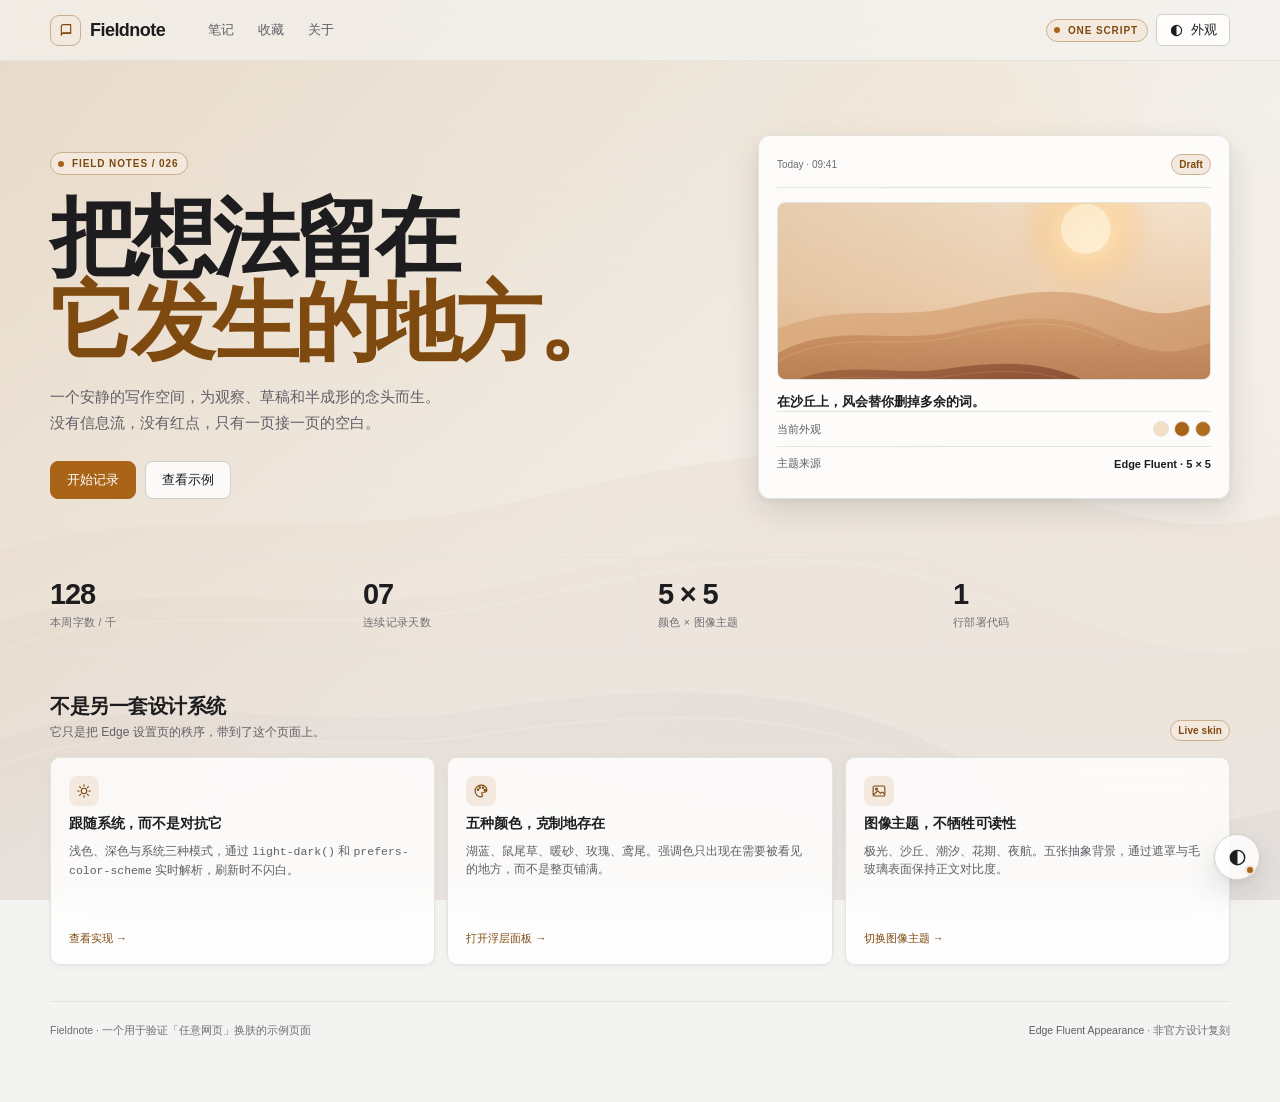
==== demo/any-page.html @ 3e775c3a "feat: add edge fluent appearance skill" ====
﻿<!DOCTYPE html>
<html lang="zh-CN" data-edge-appearance="light" data-edge-color-theme="amber" data-edge-image-theme="dune">
<head>
<meta charset="UTF-8">
<meta name="viewport" content="width=device-width, initial-scale=1">
<meta name="color-scheme" content="light dark">
<title>Fieldnote · Any-page skin</title>
<script src="../assets/edge-theme.js" data-edge-panel="true" data-edge-query="true" data-edge-color-theme="amber" data-edge-image-theme="dune"></script>
<style>
  html, body { margin: 0; padding: 0; }
  body { min-height: 100vh; }
  [hidden] { display: none !important; }

  .site-wrap {
    width: min(1180px, calc(100% - 48px));
    margin: 0 auto;
  }

  .site-head {
    position: sticky;
    top: 0;
    z-index: 30;
    padding: 14px 0;
    background: light-dark(
      color-mix(in srgb, #f3f3f1 68%, transparent),
      color-mix(in srgb, #1b1b1a 68%, transparent)
    );
    border-bottom: 1px solid var(--edge-border);
    backdrop-filter: blur(28px) saturate(1.2);
    -webkit-backdrop-filter: blur(28px) saturate(1.2);
  }

  .site-head-inner {
    display: flex;
    align-items: center;
    gap: 22px;
  }

  .site-logo {
    display: inline-flex;
    gap: 9px;
    align-items: center;
    color: var(--edge-text);
    font-family: var(--edge-font-display);
    font-size: 18px;
    font-weight: 680;
    letter-spacing: -0.03em;
    text-decoration: none;
  }

  .site-logo-mark {
    display: grid;
    width: 29px;
    height: 29px;
    color: var(--edge-accent-text);
    background: var(--edge-accent-soft);
    border: 1px solid var(--edge-accent-line);
    border-radius: 9px;
    place-items: center;
  }

  .site-logo-mark svg { width: 16px; height: 16px; }

  .site-nav {
    display: flex;
    gap: 2px;
    margin-left: 10px;
  }

  .site-nav a {
    padding: 7px 11px;
    color: var(--edge-muted);
    font-size: 12.5px;
    text-decoration: none;
    border-radius: var(--edge-r-sm);
  }

  .site-nav a:hover {
    color: var(--edge-text);
    background: var(--edge-hover);
    text-decoration: none;
  }

  .site-head-actions {
    display: flex;
    gap: 8px;
    align-items: center;
    margin-left: auto;
  }

  .site-kicker {
    display: inline-flex;
    gap: 8px;
    align-items: center;
    padding: 5px 9px 5px 7px;
    color: var(--edge-accent-text);
    font-size: 10px;
    font-weight: 600;
    letter-spacing: 0.09em;
    text-transform: uppercase;
    background: var(--edge-accent-soft);
    border: 1px solid var(--edge-accent-line);
    border-radius: var(--edge-r-pill);
  }

  .site-kicker::before {
    width: 6px;
    height: 6px;
    content: "";
    background: var(--edge-accent);
    border-radius: 50%;
  }

  .site-main { padding: 52px 0 34px; }

  .hero {
    display: grid;
    grid-template-columns: minmax(0, 1.16fr) minmax(300px, 0.84fr);
    gap: 56px;
    align-items: end;
    padding: 22px 0 58px;
  }

  .hero-copy { max-width: 720px; }

  .hero h1 {
    margin: 20px 0 20px;
    color: var(--edge-text);
    font-family: var(--edge-font-display);
    font-size: clamp(46px, 6.8vw, 86px);
    font-weight: 640;
    line-height: 0.98;
    letter-spacing: -0.055em;
  }

  .hero h1 em {
    color: var(--edge-accent-text);
    font-style: normal;
  }

  .hero p {
    max-width: 48ch;
    margin: 0;
    color: var(--edge-muted);
    font-size: 15px;
    line-height: 1.7;
  }

  .hero-actions {
    display: flex;
    flex-wrap: wrap;
    gap: 9px;
    margin-top: 26px;
  }

  .hero-actions .edge-btn {
    min-height: 38px;
    padding: 0 16px;
    border-radius: var(--edge-r-md);
  }

  .hero-card {
    position: relative;
    padding: 18px;
    overflow: hidden;
    background: var(--edge-surface);
    border: 1px solid var(--edge-border);
    border-radius: var(--edge-r-xl);
    box-shadow: var(--edge-shadow-2);
    backdrop-filter: blur(22px);
    -webkit-backdrop-filter: blur(22px);
  }

  .hero-card-head {
    display: flex;
    align-items: center;
    justify-content: space-between;
    gap: 12px;
    padding-bottom: 12px;
    color: var(--edge-faint);
    font-size: 10px;
    border-bottom: 1px solid var(--edge-border);
  }

  .hero-card-title {
    color: var(--edge-text);
    font-size: 13px;
    font-weight: 600;
  }

  .hero-art {
    height: 176px;
    margin: 14px 0 13px;
    background-color: var(--edge-surface-2);
    background-image: var(--edge-art-tint), var(--edge-art);
    background-position: center;
    background-size: cover;
    border: 1px solid var(--edge-border);
    border-radius: var(--edge-r-md);
  }

  .hero-card-row {
    display: flex;
    align-items: center;
    justify-content: space-between;
    gap: 12px;
    padding: 9px 0;
    color: var(--edge-muted);
    font-size: 11px;
    border-top: 1px solid var(--edge-border);
  }

  .hero-card-row strong {
    color: var(--edge-text);
    font-weight: 600;
  }

  .hero-swatches {
    display: flex;
    gap: 5px;
    align-items: center;
  }

  .hero-swatches i {
    width: 14px;
    height: 14px;
    background: var(--edge-swatch-1);
    border: 1px solid var(--edge-border);
    border-radius: 50%;
  }

  .hero-swatches i:nth-child(2) {
    background: var(--edge-accent);
  }

  .hero-swatches i:nth-child(3) {
    background: var(--edge-swatch-2);
  }

  .stats {
    display: grid;
    grid-template-columns: repeat(4, minmax(0, 1fr));
    border-top: 1px solid var(--edge-border);
    border-bottom: 1px solid var(--edge-border);
  }

  .stat {
    padding: 22px 18px 24px;
    border-right: 1px solid var(--edge-border);
  }

  .stat:first-child { padding-left: 0; }
  .stat:last-child { border-right: 0; }

  .stat-value {
    color: var(--edge-text);
    font-family: var(--edge-font-display);
    font-size: 29px;
    font-weight: 620;
    line-height: 1;
    letter-spacing: -0.04em;
  }

  .stat-label {
    margin-top: 7px;
    color: var(--edge-faint);
    font-size: 10.5px;
    letter-spacing: 0.03em;
  }

  .section-head {
    display: flex;
    align-items: flex-end;
    justify-content: space-between;
    gap: 20px;
    margin: 38px 0 16px;
  }

  .section-head h2 {
    margin: 0;
    color: var(--edge-text);
    font-family: var(--edge-font-display);
    font-size: 20px;
    font-weight: 630;
    letter-spacing: -0.025em;
  }

  .section-head p {
    margin: 4px 0 0;
    color: var(--edge-muted);
    font-size: 12px;
  }

  .feature-grid {
    display: grid;
    grid-template-columns: repeat(3, minmax(0, 1fr));
    gap: 12px;
  }

  .feature {
    display: flex;
    flex-direction: column;
    gap: 9px;
    min-height: 170px;
    padding: 18px;
    background: var(--edge-surface);
    border: 1px solid var(--edge-border);
    border-radius: var(--edge-r-lg);
    box-shadow: var(--edge-shadow-1);
    backdrop-filter: blur(18px);
    -webkit-backdrop-filter: blur(18px);
  }

  .feature-icon {
    display: grid;
    width: 30px;
    height: 30px;
    color: var(--edge-accent-text);
    background: var(--edge-accent-soft);
    border-radius: 8px;
    place-items: center;
  }

  .feature-icon svg { width: 16px; height: 16px; }

  .feature h3 {
    margin: 0;
    color: var(--edge-text);
    font-family: var(--edge-font-display);
    font-size: 14px;
    font-weight: 620;
    letter-spacing: -0.01em;
  }

  .feature p {
    margin: 0;
    color: var(--edge-muted);
    font-size: 11.5px;
    line-height: 1.6;
  }

  .feature .edge-link {
    margin-top: auto;
    font-size: 11px;
  }

  .site-foot {
    display: flex;
    flex-wrap: wrap;
    gap: 10px 20px;
    align-items: center;
    justify-content: space-between;
    padding: 22px 0 30px;
    margin-top: 36px;
    color: var(--edge-faint);
    font-size: 10.5px;
    border-top: 1px solid var(--edge-border);
  }

  .site-foot strong { color: var(--edge-muted); font-weight: 500; }

  @media (max-width: 860px) {
    .hero {
      grid-template-columns: 1fr;
      gap: 30px;
      padding-bottom: 40px;
    }
    .hero-card { max-width: 520px; }
    .feature-grid { grid-template-columns: 1fr; }
    .stats { grid-template-columns: repeat(2, minmax(0, 1fr)); }
    .stat:nth-child(2) { border-right: 0; }
    .stat:nth-child(-n + 2) { border-bottom: 1px solid var(--edge-border); }
    .stat:nth-child(3) { padding-left: 0; }
    .site-nav { display: none; }
  }

  @media (max-width: 560px) {
    .site-wrap { width: calc(100% - 28px); }
    .site-head { padding: 10px 0; }
    .site-kicker { display: none; }
    .site-main { padding-top: 34px; }
    .hero h1 { font-size: clamp(42px, 14vw, 64px); }
    .stats { grid-template-columns: 1fr; }
    .stat { padding-left: 0; border-right: 0; border-bottom: 1px solid var(--edge-border); }
    .stat:last-child { border-bottom: 0; }
  }
</style>
</head>
<body>
<header class="site-head">
  <div class="site-wrap site-head-inner">
    <a class="site-logo" href="#">
      <span class="site-logo-mark" aria-hidden="true">
        <svg viewBox="0 0 24 24" fill="none" stroke="currentColor" stroke-width="1.7" stroke-linecap="round" stroke-linejoin="round"><path d="M5 19V6.5A2.5 2.5 0 0 1 7.5 4H19v13H7.8A2.8 2.8 0 0 0 5 19.8V19Z"/><path d="M5 19a2.8 2.8 0 0 1 2.8-2.8H19"/></svg>
      </span>
      Fieldnote
    </a>
    <nav class="site-nav" aria-label="主导航">
      <a href="#">笔记</a>
      <a href="#">收藏</a>
      <a href="#">关于</a>
    </nav>
    <div class="site-head-actions">
      <span class="site-kicker">One script</span>
      <button class="edge-btn" type="button" data-open-theme>
        <svg width="15" height="15" viewBox="0 0 24 24" fill="none" stroke="currentColor" stroke-width="1.7" aria-hidden="true"><circle cx="12" cy="12" r="8.2"/><path d="M12 3.8a8.2 8.2 0 0 0 0 16.4Z" fill="currentColor" stroke="none"/></svg>
        外观
      </button>
    </div>
  </div>
</header>

<main class="site-wrap site-main">
  <section class="hero">
    <div class="hero-copy">
      <span class="site-kicker">Field notes / 026</span>
      <h1>把想法留在<br><em>它发生的地方。</em></h1>
      <p>一个安静的写作空间，为观察、草稿和半成形的念头而生。没有信息流，没有红点，只有一页接一页的空白。</p>
      <div class="hero-actions">
        <button class="edge-btn edge-btn-primary" type="button" data-demo-action>开始记录</button>
        <button class="edge-btn" type="button" data-demo-action>查看示例</button>
      </div>
    </div>
    <aside class="hero-card" aria-label="今日笔记">
      <div class="hero-card-head">
        <span>Today · 09:41</span>
        <span class="edge-badge">Draft</span>
      </div>
      <div class="hero-art" role="img" aria-label="沙丘图像主题预览"></div>
      <div class="hero-card-title">在沙丘上，风会替你删掉多余的词。</div>
      <div class="hero-card-row">
        <span>当前外观</span>
        <span class="hero-swatches" aria-hidden="true"><i></i><i></i><i></i></span>
      </div>
      <div class="hero-card-row">
        <span>主题来源</span>
        <strong>Edge Fluent · 5 × 5</strong>
      </div>
    </aside>
  </section>

  <section class="stats" aria-label="写作统计">
    <div class="stat"><div class="stat-value">128</div><div class="stat-label">本周字数 / 千</div></div>
    <div class="stat"><div class="stat-value">07</div><div class="stat-label">连续记录天数</div></div>
    <div class="stat"><div class="stat-value">5 × 5</div><div class="stat-label">颜色 × 图像主题</div></div>
    <div class="stat"><div class="stat-value">1</div><div class="stat-label">行部署代码</div></div>
  </section>

  <div class="section-head">
    <div>
      <h2>不是另一套设计系统</h2>
      <p>它只是把 Edge 设置页的秩序，带到了这个页面上。</p>
    </div>
    <span class="edge-badge">Live skin</span>
  </div>

  <section class="feature-grid" aria-label="功能">
    <article class="feature">
      <span class="feature-icon" aria-hidden="true">
        <svg viewBox="0 0 24 24" fill="none" stroke="currentColor" stroke-width="1.7" stroke-linecap="round" stroke-linejoin="round"><circle cx="12" cy="12" r="4.1"/><path d="M12 2.6v2.1M12 19.3v2.1M2.6 12h2.1M19.3 12h2.1M5.4 5.4l1.5 1.5M17.1 17.1l1.5 1.5M18.6 5.4l-1.5 1.5M6.9 17.1l-1.5 1.5"/></svg>
      </span>
      <h3>跟随系统，而不是对抗它</h3>
      <p>浅色、深色与系统三种模式，通过 <code>light-dark()</code> 和 <code>prefers-color-scheme</code> 实时解析，刷新时不闪白。</p>
      <a class="edge-link" href="#" data-demo-action>查看实现 →</a>
    </article>
    <article class="feature">
      <span class="feature-icon" aria-hidden="true">
        <svg viewBox="0 0 24 24" fill="none" stroke="currentColor" stroke-width="1.7" stroke-linecap="round" stroke-linejoin="round"><path d="M12 3.2a8.8 8.8 0 1 0 0 17.6c1.5 0 2.2-1 2.2-2.1 0-1.5-1.2-2-1.2-3.1 0-1 .8-1.7 2-1.7h1.8a4 4 0 0 0 4-4c0-3.7-3.9-6.7-8.8-6.7Z"/><circle cx="7.6" cy="10.1" r="1"/><circle cx="10.2" cy="6.8" r="1"/><circle cx="15" cy="7.2" r="1"/><circle cx="17.9" cy="10.4" r="1"/></svg>
      </span>
      <h3>五种颜色，克制地存在</h3>
      <p>湖蓝、鼠尾草、暖砂、玫瑰、鸢尾。强调色只出现在需要被看见的地方，而不是整页铺满。</p>
      <a class="edge-link" href="#" data-demo-action>打开浮层面板 →</a>
    </article>
    <article class="feature">
      <span class="feature-icon" aria-hidden="true">
        <svg viewBox="0 0 24 24" fill="none" stroke="currentColor" stroke-width="1.7" stroke-linecap="round" stroke-linejoin="round"><rect x="3.2" y="4.5" width="17.6" height="15" rx="2"/><circle cx="8.3" cy="9.2" r="1.5"/><path d="m4.4 17.2 4.9-4.6a1.3 1.3 0 0 1 1.8 0l3.1 3 1.6-1.5a1.3 1.3 0 0 1 1.8 0l1.8 1.7"/></svg>
      </span>
      <h3>图像主题，不牺牲可读性</h3>
      <p>极光、沙丘、潮汐、花期、夜航。五张抽象背景，通过遮罩与毛玻璃表面保持正文对比度。</p>
      <a class="edge-link" href="#" data-demo-action>切换图像主题 →</a>
    </article>
  </section>

  <footer class="site-foot">
    <span>Fieldnote · 一个用于验证「任意网页」换肤的示例页面</span>
    <span><strong>Edge Fluent Appearance</strong> · 非官方设计复刻</span>
  </footer>
</main>

<script>
(function () {
  "use strict";
  var api = window.EdgeTheme;
  if (!api) return;

  document.querySelector("[data-open-theme]").addEventListener("click", function () {
    api.open();
  });

  Array.prototype.forEach.call(document.querySelectorAll("[data-demo-action]"), function (node) {
    node.addEventListener("click", function (event) {
      event.preventDefault();
      api.open();
    });
  });
})();
</script>
</body>
</html>
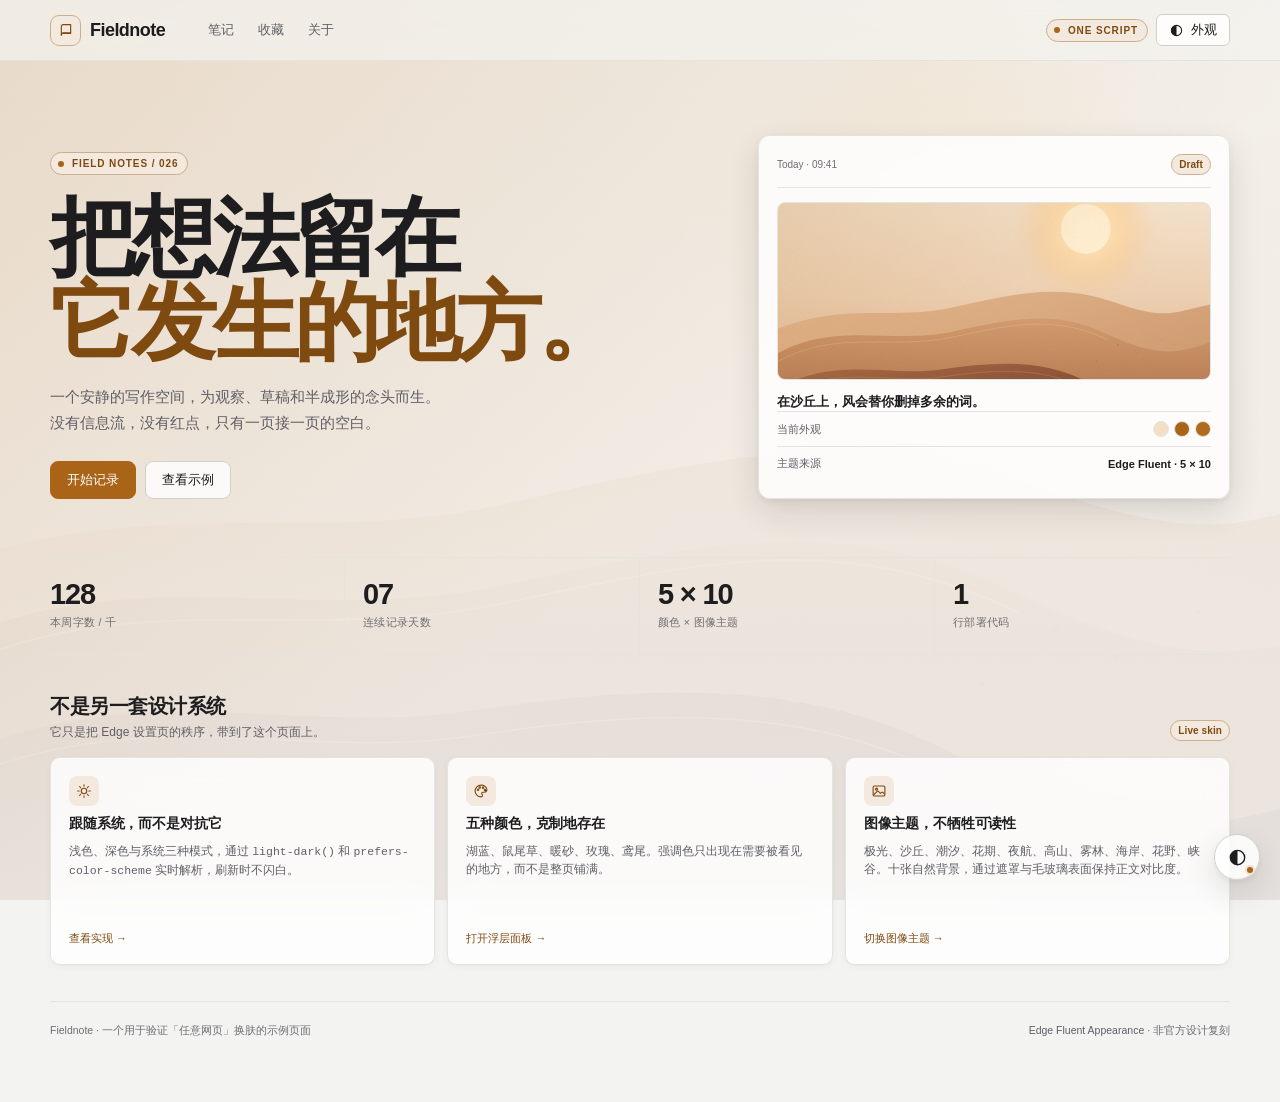
==== commit 6cd95e93: "feat: add five landscape image themes" ====
--- a/demo/any-page.html
+++ b/demo/any-page.html
@@ -1,4 +1,4 @@
-﻿<!DOCTYPE html>
+<!DOCTYPE html>
 <html lang="zh-CN" data-edge-appearance="light" data-edge-color-theme="amber" data-edge-image-theme="dune">
 <head>
 <meta charset="UTF-8">
@@ -434,7 +434,7 @@
       </div>
       <div class="hero-card-row">
         <span>主题来源</span>
-        <strong>Edge Fluent · 5 × 5</strong>
+        <strong>Edge Fluent · 5 × 10</strong>
       </div>
     </aside>
   </section>
@@ -442,7 +442,7 @@
   <section class="stats" aria-label="写作统计">
     <div class="stat"><div class="stat-value">128</div><div class="stat-label">本周字数 / 千</div></div>
     <div class="stat"><div class="stat-value">07</div><div class="stat-label">连续记录天数</div></div>
-    <div class="stat"><div class="stat-value">5 × 5</div><div class="stat-label">颜色 × 图像主题</div></div>
+    <div class="stat"><div class="stat-value">5 × 10</div><div class="stat-label">颜色 × 图像主题</div></div>
     <div class="stat"><div class="stat-value">1</div><div class="stat-label">行部署代码</div></div>
   </section>
 
@@ -476,7 +476,7 @@
         <svg viewBox="0 0 24 24" fill="none" stroke="currentColor" stroke-width="1.7" stroke-linecap="round" stroke-linejoin="round"><rect x="3.2" y="4.5" width="17.6" height="15" rx="2"/><circle cx="8.3" cy="9.2" r="1.5"/><path d="m4.4 17.2 4.9-4.6a1.3 1.3 0 0 1 1.8 0l3.1 3 1.6-1.5a1.3 1.3 0 0 1 1.8 0l1.8 1.7"/></svg>
       </span>
       <h3>图像主题，不牺牲可读性</h3>
-      <p>极光、沙丘、潮汐、花期、夜航。五张抽象背景，通过遮罩与毛玻璃表面保持正文对比度。</p>
+      <p>极光、沙丘、潮汐、花期、夜航、高山、雾林、海岸、花野、峡谷。十张自然背景，通过遮罩与毛玻璃表面保持正文对比度。</p>
       <a class="edge-link" href="#" data-demo-action>切换图像主题 →</a>
     </article>
   </section>
